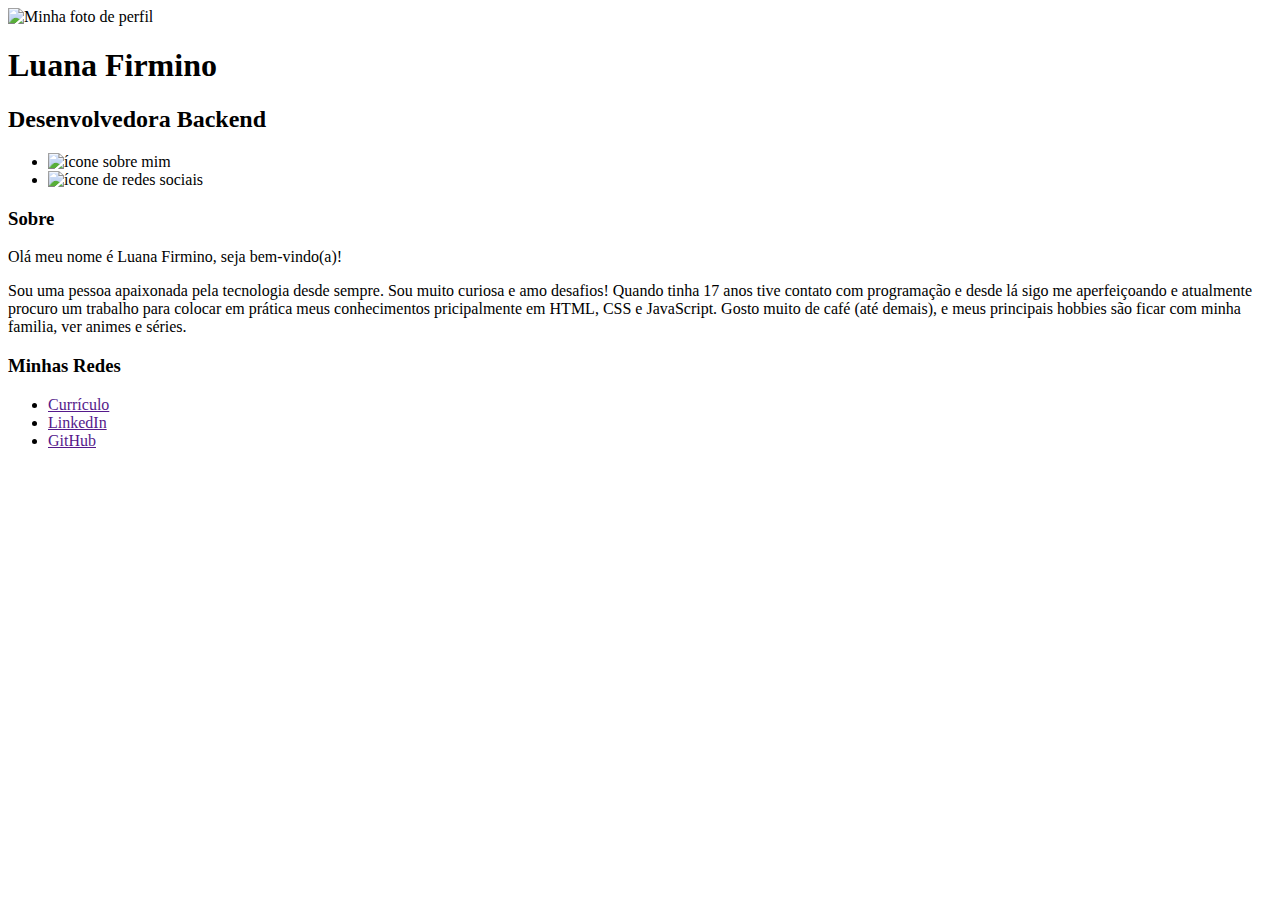
==== index.html @ e968a93b "Criando as divs e classes dos elementos HTML" ====
<!DOCTYPE html>
<html lang="pt">
<head>
    <meta charset="UTF-8">
    <meta http-equiv="X-UA-Compatible" content="IE=edge">
    <meta name="viewport" content="width=device-width, initial-scale=1.0">
    
    <link rel="preconnect" href="https://fonts.googleapis.com">
    <link rel="preconnect" href="https://fonts.gstatic.com" crossorigin>
    <link href="https://fonts.googleapis.com/css2?family=VT323&display=swap" rel="stylesheet">
    
    <title>Mini Portifólio Luana</title>
</head>
<body>
   <main class="cartao">
    <div class="minhas-informacoes">
        <img src="./src/imagens/foto-perfil.jpg" alt="Minha foto de perfil">
        <h1 class="nome">Luana Firmino</h1>
        <h2 class="cargo">Desenvolvedora Backend</h2>
    </div>
    
    <div class="conteudo">
        <ul class="abas">
            <li class="aba"><img src="./src/imagens/sobre.gif" alt="ícone sobre mim"></li>
            <li class="aba"><img src="./src/imagens/coracao.gif" alt="ícone de redes sociais"></li>
        </ul>

        <div class="informacoes-abas">
            <div class="informacao">
                <h3 class="sub-titulo">Sobre</h3>

                <div class="descricao">
                    <p>Olá meu nome é Luana Firmino, seja bem-vindo(a)!</p>
                    <p> Sou uma pessoa apaixonada pela tecnologia desde sempre. Sou muito curiosa e amo desafios!
                        Quando tinha 17 anos tive contato com programação e desde lá sigo me aperfeiçoando 
                        e atualmente procuro um trabalho para colocar em prática meus conhecimentos
                        pricipalmente em <span>HTML, CSS e JavaScript</span>. Gosto muito de café (até demais), e meus
                        principais hobbies são ficar com minha familia, ver animes e séries.
                    </p>
                </div>
            </div>

            <div class="informacao">
                <h3 class="sub-titulo">Minhas Redes</h3>

                <ul class="redes-sociais">
                    <li><a href="" target="_blank" class="curriculo">Currículo</a></li>
                    <li><a href="" target="_blank" class="linkedin">LinkedIn</a></li>
                    <li><a href="" target="_blank" class="github">GitHub</a></li>
                </ul>
            </div>

        </div>
    </div>
   </main>
</body>
</html>
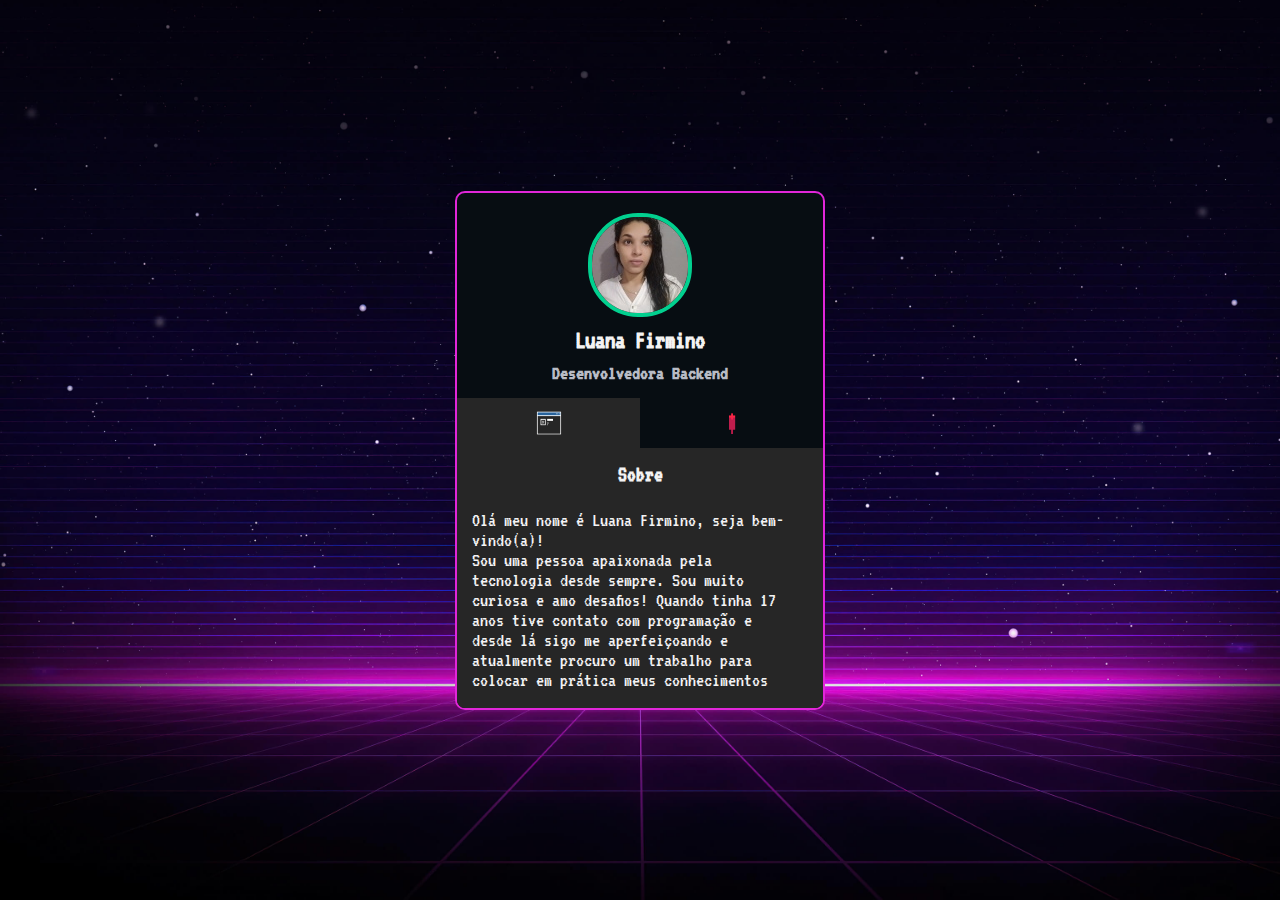
==== commit d152ad8f: "Estilizando elementos com css e mudando imagens" ====
--- a/index.html
+++ b/index.html
@@ -9,7 +9,11 @@
     <link rel="preconnect" href="https://fonts.gstatic.com" crossorigin>
     <link href="https://fonts.googleapis.com/css2?family=VT323&display=swap" rel="stylesheet">
     
-    <title>Mini Portifólio Luana</title>
+    <link rel="stylesheet" href="./src/css/reset.css">
+    <link rel="stylesheet" href="./src/css/estilo.css">
+    <link rel="stylesheet" href="./src/css/rolagem.css">
+
+    <title>Portifólio Luana</title>
 </head>
 <body>
    <main class="cartao">
@@ -21,12 +25,12 @@
     
     <div class="conteudo">
         <ul class="abas">
-            <li class="aba"><img src="./src/imagens/sobre.gif" alt="ícone sobre mim"></li>
+            <li class="aba selecionado"><img src="./src/imagens/sobre.gif" alt="ícone sobre mim"></li>
             <li class="aba"><img src="./src/imagens/coracao.gif" alt="ícone de redes sociais"></li>
         </ul>
 
         <div class="informacoes-abas">
-            <div class="informacao">
+            <div class="informacao selecionado">
                 <h3 class="sub-titulo">Sobre</h3>
 
                 <div class="descricao">
--- a/src/css/estilo.css
+++ b/src/css/estilo.css
@@ -0,0 +1,140 @@
+body{
+    background-image: url(../imagens/fundo.jpg);
+    background-repeat: no-repeat;
+    background-size: cover;
+    background-position: center;
+
+    font-family: 'VT323', monospace;
+    color: #f3f3f3;
+    font-size: 18px;
+    display: flex;
+    justify-content: center;
+    align-items: center;
+    min-height: 100vh;
+    padding: 30px;
+}
+
+.cartao{
+    background-color: #070d12;
+    width: 370px;
+    border: 2px solid #e126d9;
+    border-radius: 10px;
+    overflow: hidden;
+}
+
+.cartao .minhas-informacoes{
+    padding-top: 20px;
+    display: flex;
+    flex-direction: column;
+    align-items: center;
+    gap: 10px;
+}
+
+.cartao .minhas-informacoes img{
+    border-radius: 50px;
+    border: 4px solid #02d08f;    
+}
+
+.cartao .minhas-informacoes .nome{
+    font-size: 26px;
+}
+
+.cartao .minhas-informacoes .cargo{
+    font-size: 20px;
+    color: #b8bbc5;
+}
+
+.cartao .conteudo{
+    margin-top: 15px;
+}
+
+.cartao .abas{
+    display: flex;
+}
+
+.cartao .abas .aba{
+    width: 50%;
+    display: flex;
+    justify-content: center;
+    padding: 10px 0;
+    cursor: pointer;
+    transition: background-color 0.2s ease-in-out;
+}
+
+.cartao .abas img{
+    width: 30px;
+}
+
+.cartao .abas .aba.selecionado{
+    background-color: #262626;
+}
+
+.cartao .informacoes-abas{
+    background-color: #262626;
+}
+
+.cartao .abas .aba:hover{
+    background-color: #414141;
+}
+
+.informacoes-abas .informacao{
+    min-height: 260px;
+    padding: 15px;
+    display: none;
+}
+
+.informacoes-abas .informacao.selecionado{
+    display: block;
+}
+
+.informacoes-abas .sub-titulo{
+    font-size: 22px;
+    margin-bottom: 25px;
+    text-align: center;
+}
+
+.informacoes-abas .descricao{
+    font-size: 20px;
+    max-height: 180px;
+    overflow-y: auto;
+    padding-right: 15px;
+}
+
+.informacoes-abas .descricao span{
+    color: #02d08f;
+}
+
+.redes-sociais{
+    display: flex;
+    flex-direction: column;
+    gap: 25px;
+    align-items: center;
+    max-height: 180px;
+    overflow-y: auto;
+}
+
+.redes-sociais li a{    
+    width: 250px;
+    display: block;
+    color: #f3f3f3;
+    text-align: center;
+    padding: 10px;
+    font-size: 20px;
+    transition: opacity 0.3s ease-in-out;
+}
+
+.redes-sociais li a:hover{
+    opacity: 0.8;
+}
+
+.redes-sociais .curriculo{
+    background-color: #06c185;
+}
+
+.redes-sociais .linkedin{
+    background-color: #1d87bd;
+}
+
+.redes-sociais .github{
+    background-color: #545454;
+}--- a/src/css/rolagem.css
+++ b/src/css/rolagem.css
@@ -0,0 +1,20 @@
+/* Works on Firefox */
+* {
+    scrollbar-width: thin;
+    scrollbar-color: #e228d8 #070d12;
+  }
+  
+  /* Works on Chrome, Edge, and Safari */
+  *::-webkit-scrollbar {
+    width: 12px;
+  }
+  
+  *::-webkit-scrollbar-track {
+    background: #070d12;
+  }
+  
+  *::-webkit-scrollbar-thumb {
+    background-color: #e228d8;
+    border-radius: 20px;
+    border: 3px solid #070d12;
+  }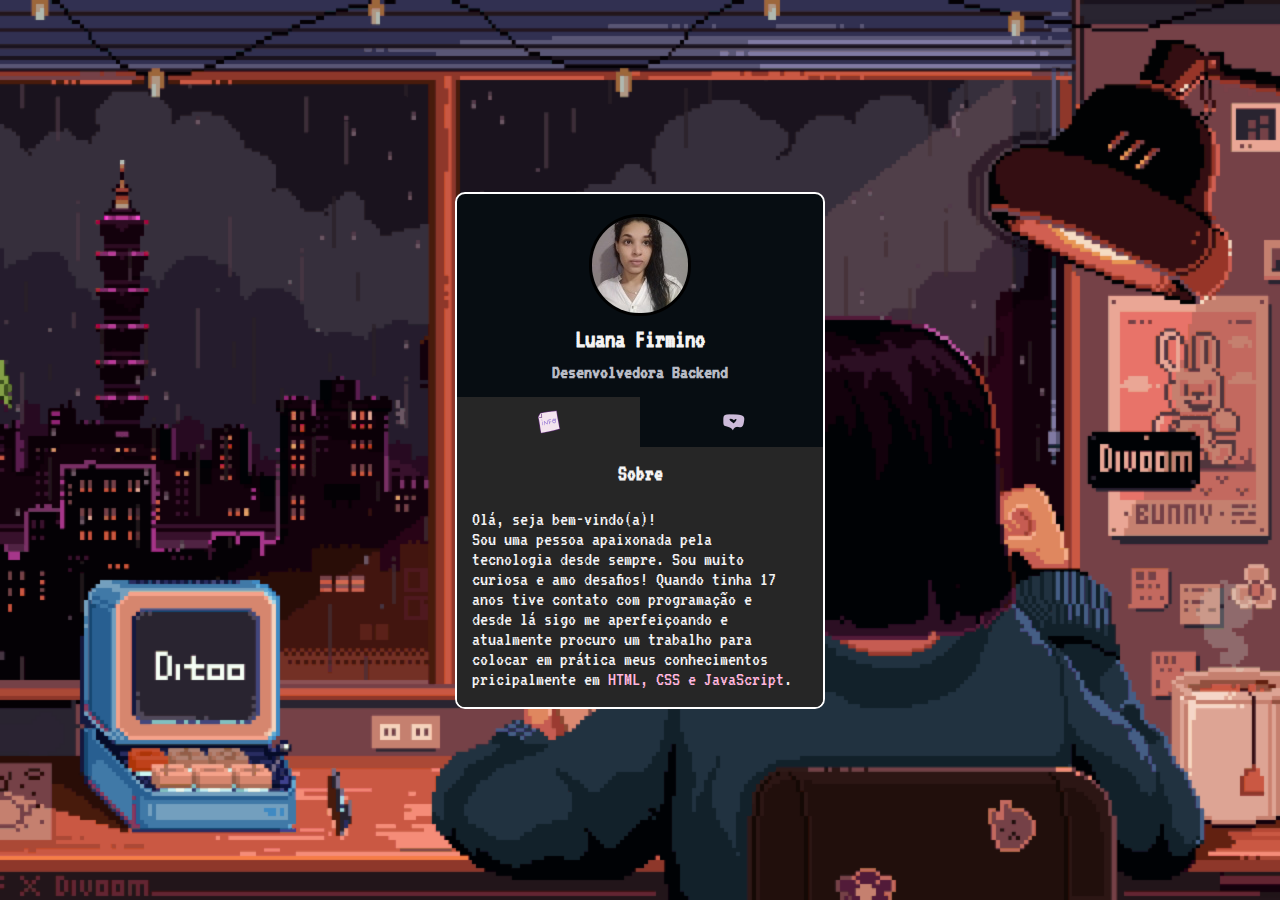
==== commit 7f5564c9: "adicionando js para troca de abas e alterando imagens" ====
--- a/index.html
+++ b/index.html
@@ -8,6 +8,7 @@
     <link rel="preconnect" href="https://fonts.googleapis.com">
     <link rel="preconnect" href="https://fonts.gstatic.com" crossorigin>
     <link href="https://fonts.googleapis.com/css2?family=VT323&display=swap" rel="stylesheet">
+    <link rel="icon" type="image/png" href="./src/imagens/meuAvatar.png"/>
     
     <link rel="stylesheet" href="./src/css/reset.css">
     <link rel="stylesheet" href="./src/css/estilo.css">
@@ -15,7 +16,7 @@
 
     <title>Portifólio Luana</title>
 </head>
-<body>
+<body onselectstart="return false">
    <main class="cartao">
     <div class="minhas-informacoes">
         <img src="./src/imagens/foto-perfil.jpg" alt="Minha foto de perfil">
@@ -25,16 +26,16 @@
     
     <div class="conteudo">
         <ul class="abas">
-            <li class="aba selecionado"><img src="./src/imagens/sobre.gif" alt="ícone sobre mim"></li>
-            <li class="aba"><img src="./src/imagens/coracao.gif" alt="ícone de redes sociais"></li>
+            <li class="aba selecionado" id="sobre-mim"><img src="./src/imagens/sobre.gif" alt="ícone sobre mim"></li>
+            <li class="aba" id="minhas-redes"><img src="./src/imagens/coracao.gif" alt="ícone de redes sociais"></li>
         </ul>
 
         <div class="informacoes-abas">
-            <div class="informacao selecionado">
+            <div class="informacao selecionado" id="informacao-sobre-mim">
                 <h3 class="sub-titulo">Sobre</h3>
 
                 <div class="descricao">
-                    <p>Olá meu nome é Luana Firmino, seja bem-vindo(a)!</p>
+                    <p>Olá, seja bem-vindo(a)!</p>
                     <p> Sou uma pessoa apaixonada pela tecnologia desde sempre. Sou muito curiosa e amo desafios!
                         Quando tinha 17 anos tive contato com programação e desde lá sigo me aperfeiçoando 
                         e atualmente procuro um trabalho para colocar em prática meus conhecimentos
@@ -44,18 +45,19 @@
                 </div>
             </div>
 
-            <div class="informacao">
+            <div class="informacao" id="informacao-minhas-redes">
                 <h3 class="sub-titulo">Minhas Redes</h3>
 
                 <ul class="redes-sociais">
-                    <li><a href="" target="_blank" class="curriculo">Currículo</a></li>
-                    <li><a href="" target="_blank" class="linkedin">LinkedIn</a></li>
-                    <li><a href="" target="_blank" class="github">GitHub</a></li>
+                    <li><a href="https://1drv.ms/b/s!AtCwOrBZ7y0Sdo_SXwdaIjijaE8?e=RaNkgk" target="_blank" class="curriculo">Currículo</a></li>
+                    <li><a href="https://www.linkedin.com/in/luana-f-5a4891105" target="_blank" class="linkedin">LinkedIn</a></li>
+                    <li><a href="https://github.com/LuanaDevFull" target="_blank" class="github">GitHub</a></li>
                 </ul>
             </div>
-
         </div>
     </div>
    </main>
+
+   <script src="./src/js/index.js"></script>
 </body>
 </html>--- a/src/css/estilo.css
+++ b/src/css/estilo.css
@@ -1,5 +1,5 @@
 body{
-    background-image: url(../imagens/fundo.jpg);
+    background-image: url(../imagens/fundoR.gif);
     background-repeat: no-repeat;
     background-size: cover;
     background-position: center;
@@ -17,7 +17,7 @@
 .cartao{
     background-color: #070d12;
     width: 370px;
-    border: 2px solid #e126d9;
+    border: 2px solid white;
     border-radius: 10px;
     overflow: hidden;
 }
@@ -32,7 +32,7 @@
 
 .cartao .minhas-informacoes img{
     border-radius: 50px;
-    border: 4px solid #02d08f;    
+    border: 3px solid #000000;    
 }
 
 .cartao .minhas-informacoes .nome{
@@ -101,7 +101,7 @@
 }
 
 .informacoes-abas .descricao span{
-    color: #02d08f;
+    color: #FFB7DE;
 }
 
 .redes-sociais{
@@ -116,6 +116,7 @@
 .redes-sociais li a{    
     width: 250px;
     display: block;
+    border-radius: 25px;
     color: #f3f3f3;
     text-align: center;
     padding: 10px;
@@ -128,13 +129,13 @@
 }
 
 .redes-sociais .curriculo{
-    background-color: #06c185;
+    border:1px solid #A920F1;
 }
 
 .redes-sociais .linkedin{
-    background-color: #1d87bd;
+    border:1px solid #FFB7DE;
 }
 
 .redes-sociais .github{
-    background-color: #545454;
+    border:1px solid #9EEBF1;
 }--- a/src/css/rolagem.css
+++ b/src/css/rolagem.css
@@ -1,7 +1,7 @@
 /* Works on Firefox */
 * {
     scrollbar-width: thin;
-    scrollbar-color: #e228d8 #070d12;
+    scrollbar-color: #FFB7DE #070d12;
   }
   
   /* Works on Chrome, Edge, and Safari */
@@ -14,7 +14,7 @@
   }
   
   *::-webkit-scrollbar-thumb {
-    background-color: #e228d8;
+    background-color: #FFB7DE;
     border-radius: 20px;
     border: 3px solid #070d12;
   }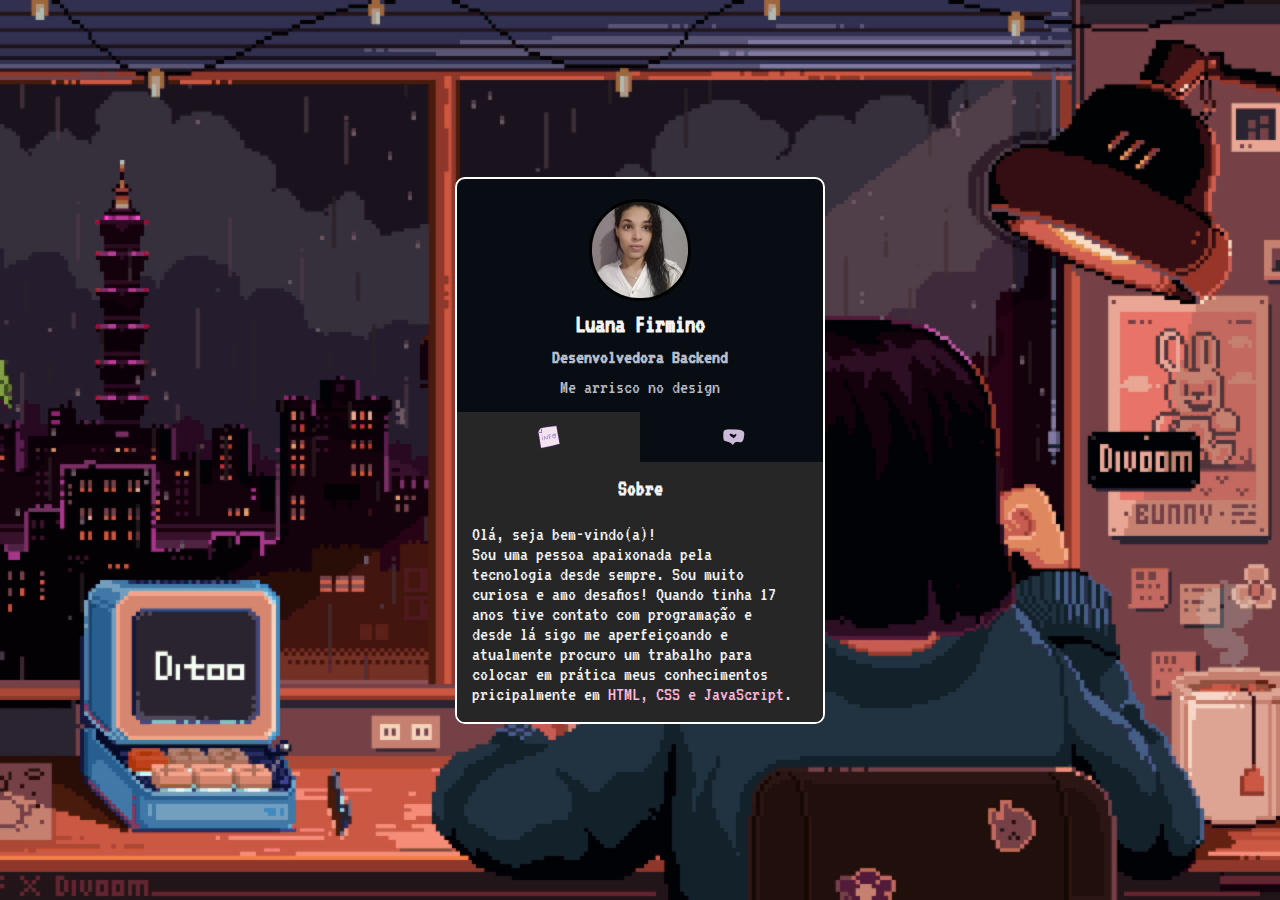
==== commit f95db067: "Update index.html" ====
--- a/index.html
+++ b/index.html
@@ -22,6 +22,7 @@
         <img src="./src/imagens/foto-perfil.jpg" alt="Minha foto de perfil">
         <h1 class="nome">Luana Firmino</h1>
         <h2 class="cargo">Desenvolvedora Backend</h2>
+        <a class="cargo" href="./exemplo">Me arrisco no design</a>
     </div>
     
     <div class="conteudo">
@@ -49,7 +50,7 @@
                 <h3 class="sub-titulo">Minhas Redes</h3>
 
                 <ul class="redes-sociais">
-                    <li><a href="https://1drv.ms/b/s!AtCwOrBZ7y0Sdo_SXwdaIjijaE8?e=RaNkgk" target="_blank" class="curriculo">Currículo</a></li>
+                    <li><a href="https://drive.google.com/file/d/1QkMwpI7JrGwrUqBNp8x4P8Mz-bLr3XBk/view?usp=share_link" target="_blank" class="curriculo">Currículo</a></li>
                     <li><a href="https://www.linkedin.com/in/luana-f-5a4891105" target="_blank" class="linkedin">LinkedIn</a></li>
                     <li><a href="https://github.com/LuanaDevFull" target="_blank" class="github">GitHub</a></li>
                 </ul>
@@ -60,4 +61,4 @@
 
    <script src="./src/js/index.js"></script>
 </body>
-</html>+</html>
